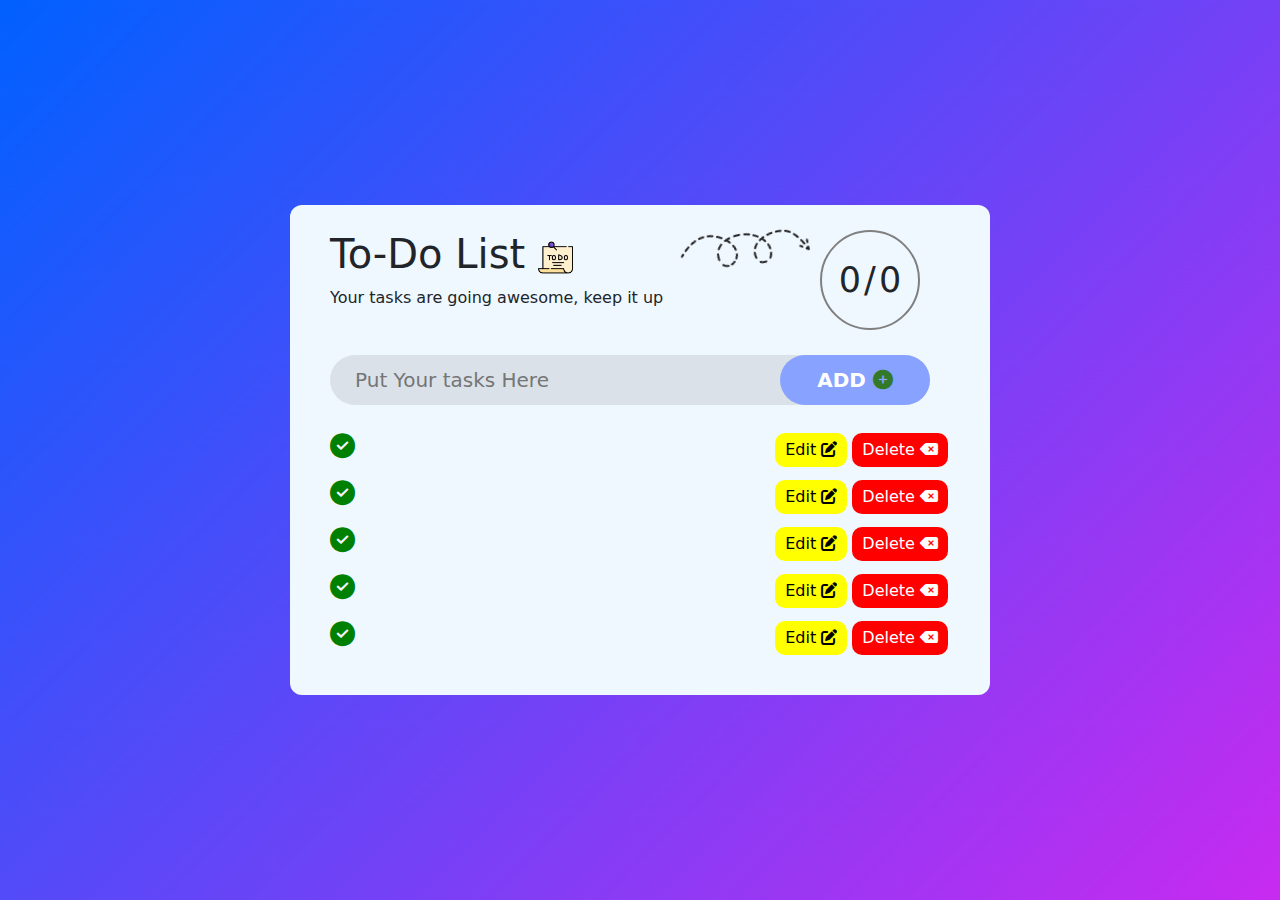
==== todolist.html @ 9307095b "contest 1" ====
<!DOCTYPE html>
<html lang="en">
<head>
    <meta charset="UTF-8">
    <meta name="viewport" content="width=device-width, initial-scale=1.0">
    <title>To-do List</title>
    <!-- ===== boostsrap link == -->
    <link href="https://cdn.jsdelivr.net/npm/bootstrap@5.3.3/dist/css/bootstrap.min.css" rel="stylesheet" integrity="sha384-QWTKZyjpPEjISv5WaRU9OFeRpok6YctnYmDr5pNlyT2bRjXh0JMhjY6hW+ALEwIH" crossorigin="anonymous">
    
    <link rel="stylesheet" href="css/todolist.css">
    <link rel="stylesheet" href="css/all.min.css">
    <link rel="shortcut icon" href="images/todo-image/todo_icon.png" type="image/x-icon">
</head>
<body>
    <div class="main">
        <div class="todoHead">
            <div class="todo_text">
                <h1>To-Do List <img src="images/todo-image/head_image.png" alt="icon"></h1>
                <p>Your tasks are going awesome, keep it up</p>
            </div>
            <div class="counter">
                <span class="done">0</span>/<span class="undone">0</span>
            </div>
        </div>
        <div class="event">
            <input class="listAddInput" type="text" placeholder="Put Your tasks Here">
            <button class="listAddButton">ADD <i class="fa-solid fa-circle-plus"></i></button>
        </div>
        <div class="todo_list">
            <div class="singleToDoList">
                <i class="fa-solid fa-circle-check circle"></i>
                <input type="text">
                <button class="editButton">Edit <i class="fa-solid fa-pen-to-square"></i></button>
                <button class="deleteButton">Delete <i class="fa-solid fa-delete-left"></i></button>
            </div>
            <div class="singleToDoList">
                <i class="fa-solid fa-circle-check circle"></i>
                <input type="text">
                <button class="editButton">Edit <i class="fa-solid fa-pen-to-square"></i></button>
                <button class="deleteButton">Delete <i class="fa-solid fa-delete-left"></i></button>
            </div>
            <div class="singleToDoList">
                <i class="fa-solid fa-circle-check circle"></i>
                <input type="text">
                <button class="editButton">Edit <i class="fa-solid fa-pen-to-square"></i></button>
                <button class="deleteButton">Delete <i class="fa-solid fa-delete-left"></i></button>
            </div>
            <div class="singleToDoList">
                <i class="fa-solid fa-circle-check circle"></i>
                <input type="text">
                <button class="editButton">Edit <i class="fa-solid fa-pen-to-square"></i></button>
                <button class="deleteButton">Delete <i class="fa-solid fa-delete-left"></i></button>
            </div>
            <div class="singleToDoList">
                <i class="fa-solid fa-circle-check circle"></i>
                <input type="text">
                <button class="editButton">Edit <i class="fa-solid fa-pen-to-square"></i></button>
                <button class="deleteButton">Delete <i class="fa-solid fa-delete-left"></i></button>
            </div>
        </div>


        <div class="bg-pic">
            <img src="images/todo-image/main-bg-pic.png" alt="main bg-pic">
        </div>
    </div>    






    <!-- =============== js link    ============ -->
    <script src="https://cdn.jsdelivr.net/npm/bootstrap@5.3.3/dist/js/bootstrap.bundle.min.js" integrity="sha384-YvpcrYf0tY3lHB60NNkmXc5s9fDVZLESaAA55NDzOxhy9GkcIdslK1eN7N6jIeHz" crossorigin="anonymous"></script>
    <!-- JS link -->
    <script src="js/todolist.js"></script>
</body>
</html>
---- css/todolist.css ----
/* ==================== common css start ================ */
*{
    margin: 0;
    padding: 0;
    outline: 0;
    box-sizing: border-box;
}
img{
    vertical-align: middle;
    min-height: 100%;
    height: 100%;
}
body {
    background: url(../images/todo-image/bg.png);
    background-repeat: no-repeat;
    background-size: cover;
    display: flex;
    justify-content: center;
    align-items: center;
    min-height: 100vh;
}
/* ==================== common css end   ================ */
/* ==================== Head part        ================ */
.main {
    padding: 25px 40px 40px;
    width: 700px;
    background-color: aliceblue;
    border-radius: 12px;
    position: relative;
    display: flex;
    flex-direction: column;
    gap:25px;
}
.main .bg-pic {
    position: absolute;
    top: 20px;
    left: 390px;
    transform: rotate(-16deg);
}
.main .todoHead {
    display: flex;
    justify-content: space-between;
}
.todoHead .todo_text h1 img {
    width: 35px;
}
.todoHead .counter {
    width: 100px;
    height: 100px;
    border: 2px solid gray;
    border-radius: 50%;
    font-size: 35px;
    margin-right: 30px;

    display: flex;
    justify-content: center;
    align-items: center;
    gap: 3px;
}
/* ======================== adding part ================= */
.event {
    width: 600px;
    height: 50px;
    background-color: rgba(0, 0, 0, 0.09);
    border-radius: 30px;
    display: flex;
    justify-content: center;
    align-items: center;
}
.event input {
    width: 450px;
    height: 100%;
    border: none;
    outline: none;
    background-color: transparent;
    font-size: 20px;
    padding-left: 25px;
    font-weight: 500;
}
.event button {
    width: 150px;
    height: 100%;
    border: none;
    border-radius: 30px;
    background-color: #87A2FF;
    color: #fff;
    font-size: 20px;
    font-weight: 600;
}
.event button i {
    color: #347928;
}
/* ======================= todo list ============= */
.todo_list {
    display: flex;
    flex-direction: column;
    gap: 10px;
}
.todo_list .singleToDoList .circle {
    font-size: 25px;
    color: green;
}
.todo_list .singleToDoList input {
    border: none;
    outline: none;
    width: 400px;
    background-color: transparent;
    padding-left: 5px;
    font-size: 23px;
    
}
.todo_list .singleToDoList button {
    background-color: red;
    border: none;
    padding: 5px 10px;
    color: #fff;
    border-radius: 10px;
}
.todo_list .singleToDoList .editButton {
    background-color: yellow;
    color: #000;
    margin-left: 10px;
}
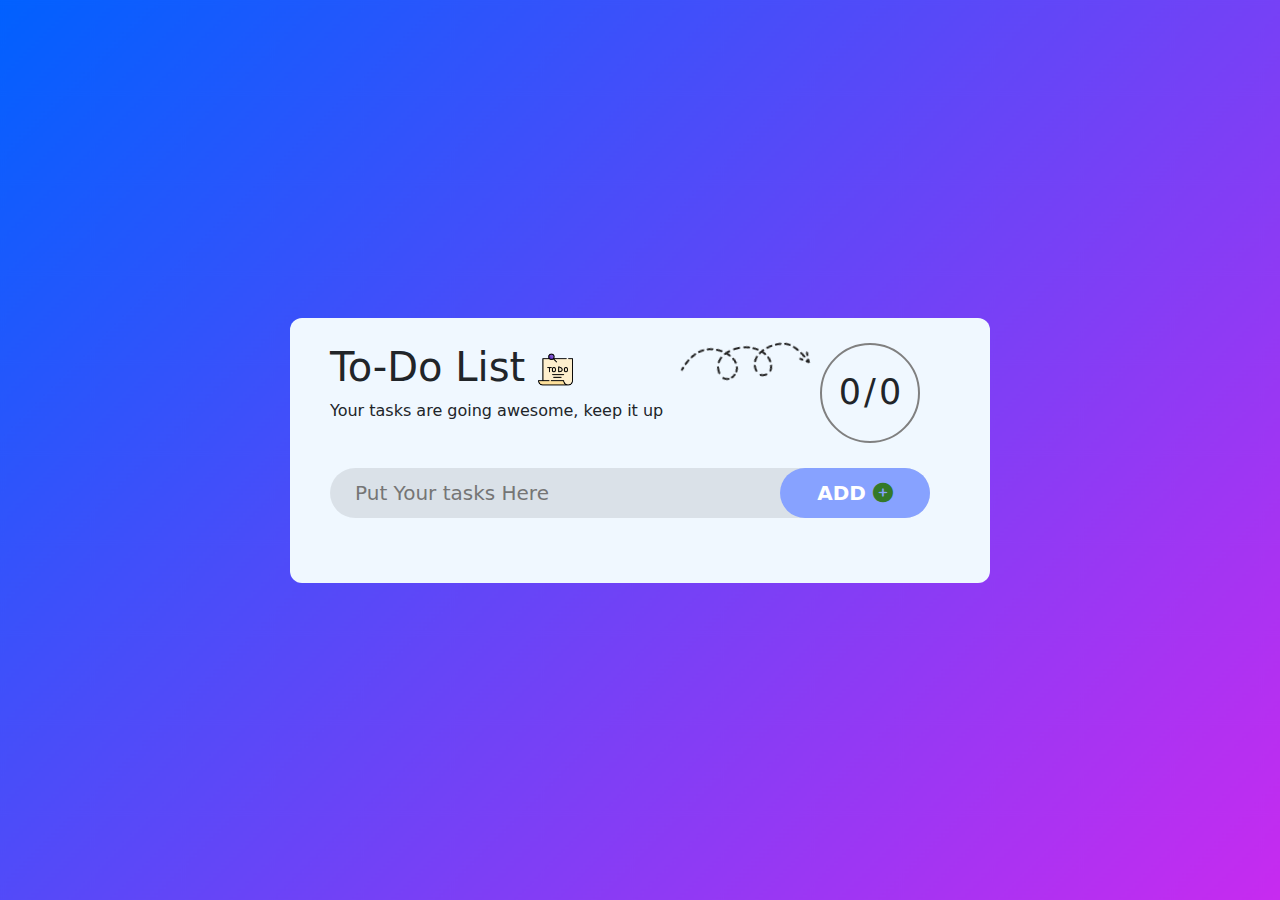
==== commit a343b7e4: "contest-1" ====
--- a/todolist.html
+++ b/todolist.html
@@ -19,45 +19,17 @@
                 <p>Your tasks are going awesome, keep it up</p>
             </div>
             <div class="counter">
-                <span class="done">0</span>/<span class="undone">0</span>
+                <span class="done">0</span>/<span class="all">0</span>
             </div>
         </div>
         <div class="event">
-            <input class="listAddInput" type="text" placeholder="Put Your tasks Here">
-            <button class="listAddButton">ADD <i class="fa-solid fa-circle-plus"></i></button>
+            <input onkeydown="enterKey(event)" class="listAddInput" type="text" placeholder="Put Your tasks Here">
+            <button onclick="Add()" class="listAddButton">ADD <i class="fa-solid fa-circle-plus"></i></button>
         </div>
         <div class="todo_list">
-            <div class="singleToDoList">
-                <i class="fa-solid fa-circle-check circle"></i>
-                <input type="text">
-                <button class="editButton">Edit <i class="fa-solid fa-pen-to-square"></i></button>
-                <button class="deleteButton">Delete <i class="fa-solid fa-delete-left"></i></button>
-            </div>
-            <div class="singleToDoList">
-                <i class="fa-solid fa-circle-check circle"></i>
-                <input type="text">
-                <button class="editButton">Edit <i class="fa-solid fa-pen-to-square"></i></button>
-                <button class="deleteButton">Delete <i class="fa-solid fa-delete-left"></i></button>
-            </div>
-            <div class="singleToDoList">
-                <i class="fa-solid fa-circle-check circle"></i>
-                <input type="text">
-                <button class="editButton">Edit <i class="fa-solid fa-pen-to-square"></i></button>
-                <button class="deleteButton">Delete <i class="fa-solid fa-delete-left"></i></button>
-            </div>
-            <div class="singleToDoList">
-                <i class="fa-solid fa-circle-check circle"></i>
-                <input type="text">
-                <button class="editButton">Edit <i class="fa-solid fa-pen-to-square"></i></button>
-                <button class="deleteButton">Delete <i class="fa-solid fa-delete-left"></i></button>
-            </div>
-            <div class="singleToDoList">
-                <i class="fa-solid fa-circle-check circle"></i>
-                <input type="text">
-                <button class="editButton">Edit <i class="fa-solid fa-pen-to-square"></i></button>
-                <button class="deleteButton">Delete <i class="fa-solid fa-delete-left"></i></button>
-            </div>
+            
         </div>
+
 
 
         <div class="bg-pic">
@@ -70,7 +42,7 @@
 
 
 
-    <!-- =============== js link    ============ -->
+    <!-- =============== js link boostrap ============ -->
     <script src="https://cdn.jsdelivr.net/npm/bootstrap@5.3.3/dist/js/bootstrap.bundle.min.js" integrity="sha384-YvpcrYf0tY3lHB60NNkmXc5s9fDVZLESaAA55NDzOxhy9GkcIdslK1eN7N6jIeHz" crossorigin="anonymous"></script>
     <!-- JS link -->
     <script src="js/todolist.js"></script>
--- a/css/todolist.css
+++ b/css/todolist.css
@@ -96,9 +96,21 @@
     flex-direction: column;
     gap: 10px;
 }
+.todo_list .singleToDoList {
+    display: flex;
+    justify-content: space-evenly;
+    align-items: center;
+}
 .todo_list .singleToDoList .circle {
     font-size: 25px;
     color: green;
+    border: 2px solid gray;
+    width: 25px;
+    height: 25px;
+    border-radius: 50%;
+    display: flex;
+    justify-content: center;
+    align-items: center;
 }
 .todo_list .singleToDoList input {
     border: none;
@@ -115,6 +127,9 @@
     padding: 5px 10px;
     color: #fff;
     border-radius: 10px;
+    display: flex;
+    gap: 5px;
+    align-items: center;
 }
 .todo_list .singleToDoList .editButton {
     background-color: yellow;
